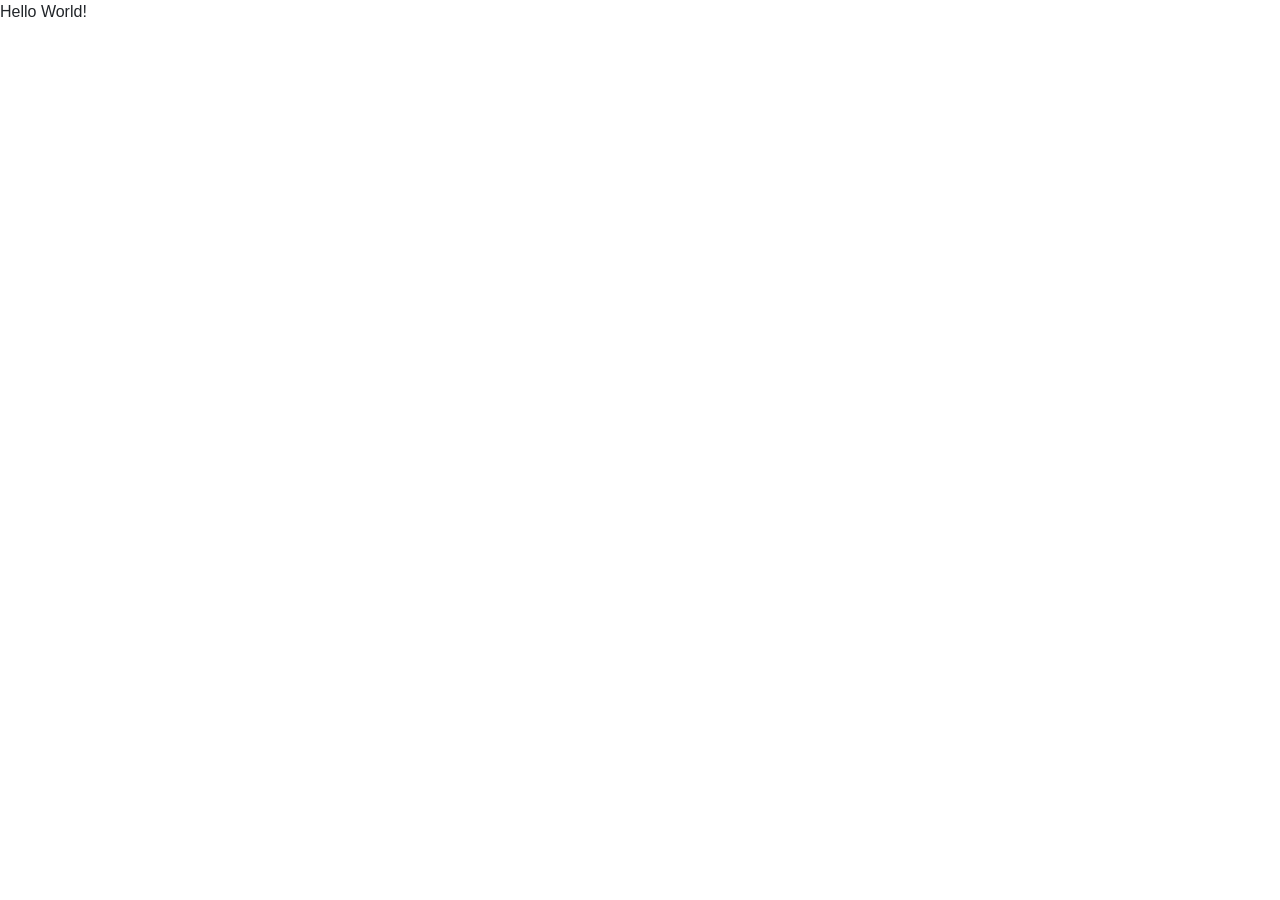
==== index.html @ e3807737 "Add files via upload" ====
<!DOCTYPE html>
<html lang="en">
<head>
    <meta charset="UTF-8">
    <meta name="viewport" content="width=device-width, initial-scale=1.0">
    <title>NAME's Portfolio</title>
    <!-- External Library for Styling (Don't touch) -->
    <link rel="stylesheet" href="https://stackpath.bootstrapcdn.com/bootstrap/4.3.1/css/bootstrap.min.css">
</head>
<body>
    <p>Hello World!</p>
</body>
</html>
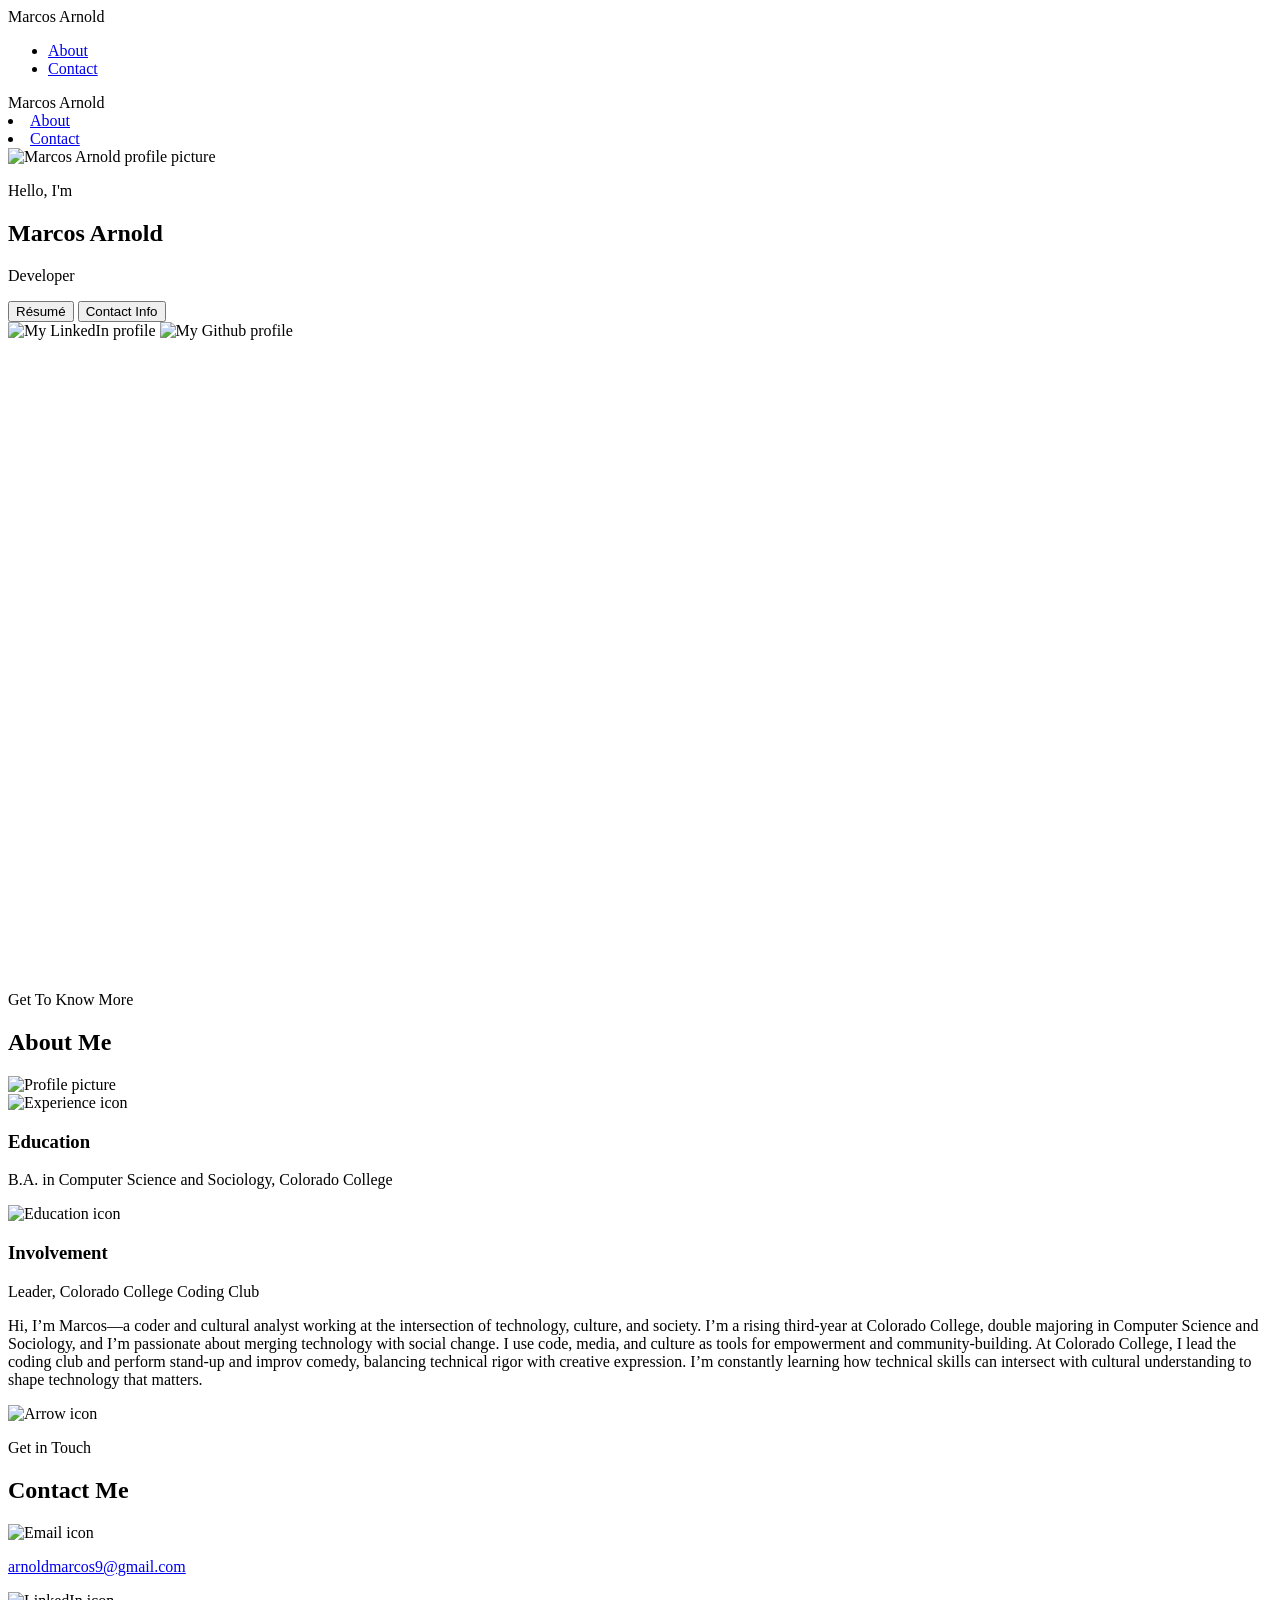
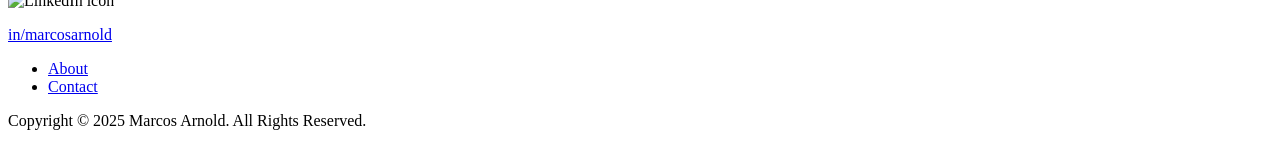
==== commit e84810c6: "initial commit!" ====
--- a/index.html
+++ b/index.html
@@ -1,13 +1,193 @@
 <!DOCTYPE html>
 <html lang="en">
-<head>
-    <meta charset="UTF-8">
-    <meta name="viewport" content="width=device-width, initial-scale=1.0">
-    <title>NAME's Portfolio</title>
-    <!-- External Library for Styling (Don't touch) -->
-    <link rel="stylesheet" href="https://stackpath.bootstrapcdn.com/bootstrap/4.3.1/css/bootstrap.min.css">
-</head>
-<body>
-    <p>Hello World!</p>
-</body>
-</html>
+  <head>
+    <meta charset="UTF-8" />
+    <meta http-equiv="X-UA-Compatible" content="IE=edge" />
+    <meta name="viewport" content="width=device-width, initial-scale=1.0" />
+    <title>My Portfolio</title>
+    <link rel="stylesheet" href="style.css" />
+    <link rel="stylesheet" href="mediaqueries.css" />
+    <style>
+            /* Use grid to make 2 columns, 3 rows */
+      .framework-grid {
+        display: grid;
+        grid-template-columns: 1fr 1fr;
+        gap: 1.5rem 2rem; /* vertical and horizontal gap */
+      }
+
+      /* Each tech item */
+      .framework-grid article {
+        display: flex;
+        align-items: flex-start; /* so icons align with top of multi-line text */
+        gap: 0.75rem;
+        line-height: 1.3;
+      }
+
+      /* Icon style */
+      .framework-grid .icon {
+        flex-shrink: 0;
+        width: 1.5rem;
+        height: 1.5rem;
+        margin-top: 0.2rem; /* visually centers icon with text block */
+      }
+
+      /* Header text styling */
+      .framework-grid h3 {
+        font-size: 1rem;
+        font-weight: 600;
+        margin: 0;
+        word-break: break-word;
+      }
+
+    </style>
+    
+  </head>
+  <body>
+    <nav id="desktop-nav">
+      <div class="logo">Marcos Arnold</div>
+      <div>
+        <ul class="nav-links">
+          <li><a href="#about">About</a></li>
+          <li><a href="#contact">Contact</a></li>
+        </ul>
+      </div>
+    </nav>
+    <nav id="hamburger-nav">
+      <div class="logo">Marcos Arnold</div>
+      <div class="hamburger-menu">
+        <div class="hamburger-icon" onclick="toggleMenu()">
+          <span></span>
+          <span></span>
+          <span></span>
+        </div>
+        <div class="menu-links">
+          <li><a href="#about" onclick="toggleMenu()">About</a></li>
+          <li><a href="#contact" onclick="toggleMenu()">Contact</a></li>
+        </div>
+      </div>
+    </nav>
+    <section id="profile">
+      <div class="section__pic-container">
+        <img src="./assets/profile-pic.png" alt="Marcos Arnold profile picture" />
+      </div>
+      <div class="section__text">
+        <p class="section__text__p1">Hello, I'm</p>
+        <h1 class="title">Marcos Arnold</h1>
+        <p class="section__text__p2">Developer</p>
+        <div class="btn-container">
+          <button
+            class="btn btn-color-2"
+            onclick="window.open('./assets/resume-example.pdf')"
+          >
+            Résumé
+          </button>
+          <button class="btn btn-color-1" onclick="location.href='./#contact'">
+            Contact Info
+          </button>
+        </div>
+        <div id="socials-container">
+          <img
+            src="./assets/linkedin.png"
+            alt="My LinkedIn profile"
+            class="icon"
+            onclick="location.href='https://www.linkedin.com/in/marcosarnold/'"
+          />
+          <img
+            src="./assets/github.png"
+            alt="My Github profile"
+            class="icon"
+            onclick="location.href='https://github.com/marcosarnold'"
+          />
+        </div>
+      </div>
+    </section>
+    <section id="about">
+      <p class="section__text__p1">Get To Know More</p>
+      <h1 class="title">About Me</h1>
+      <div class="section-container">
+        <div class="section__pic-container">
+          <img
+            src="./assets/about-pic.png"
+            alt="Profile picture"
+            class="about-pic"
+          />
+        </div>
+        <div class="about-details-container">
+          <div class="about-containers">
+            <div class="details-container">
+              <img
+                src="./assets/experience.png"
+                alt="Experience icon"
+                class="icon"
+              />
+              <h3>Education</h3>
+              <p>B.A. in Computer Science and Sociology, Colorado College</p>
+            </div>
+            <div class="details-container">
+              <img
+                src="./assets/education.png"
+                alt="Education icon"
+                class="icon"
+              />
+              <h3>Involvement</h3>
+              <p>Leader, Colorado College Coding Club</p>
+            </div>
+          </div>
+          <div class="text-container">
+            <p>
+                Hi, I’m Marcos—a coder and cultural analyst working at the intersection of 
+                technology, culture, and society. I’m a rising third-year at Colorado College, 
+                double majoring in Computer Science and Sociology, and I’m passionate about 
+                merging technology with social change. I use code, media, and culture as tools 
+                for empowerment and community-building. At Colorado College, I lead the coding 
+                club and perform stand-up and improv comedy, balancing technical rigor with 
+                creative expression. I’m constantly learning how technical skills can intersect 
+                with cultural understanding to shape technology that matters.
+            </p>
+          </div>
+        </div>
+      </div>
+      <img
+        src="./assets/arrow.png"
+        alt="Arrow icon"
+        class="icon arrow"
+        onclick="location.href='./#contact'"
+      />
+    </section>
+   
+    <section id="contact">
+      <p class="section__text__p1">Get in Touch</p>
+      <h1 class="title">Contact Me</h1>
+      <div class="contact-info-upper-container">
+        <div class="contact-info-container">
+          <img
+            src="./assets/email.png"
+            alt="Email icon"
+            class="icon contact-icon email-icon"
+          />
+          <p><a href="mailto:arnoldmarcos9@gmail.com">arnoldmarcos9@gmail.com</a></p>
+        </div>
+        <div class="contact-info-container">
+          <img
+            src="./assets/linkedin.png"
+            alt="LinkedIn icon"
+            class="icon contact-icon"
+          />
+          <p><a href="https://www.linkedin.com/in/marcosarnold/">in/marcosarnold</a></p>
+        </div>
+      </div>
+    </section>
+    <footer>
+      <nav>
+        <div class="nav-links-container">
+          <ul class="nav-links">
+            <li><a href="#about">About</a></li>
+            <li><a href="#contact">Contact</a></li>
+          </ul>
+        </div>
+      </nav>
+      <p>Copyright &#169; 2025 Marcos Arnold. All Rights Reserved.</p>
+    </footer>
+    <script src="script.js"></script>
+  </body>
+</html>
--- a/mediaqueries.css
+++ b/mediaqueries.css
@@ -0,0 +1,103 @@
+@media screen and (max-width: 1400px) {
+    #profile {
+      height: 83vh;
+      margin-bottom: 6rem;
+    }
+    .about-containers {
+      flex-wrap: wrap;
+    }
+    #contact,
+    #projects {
+      height: fit-content;
+    }
+  }
+  
+  @media screen and (max-width: 1200px) {
+    #desktop-nav {
+      display: none;
+    }
+    #hamburger-nav {
+      display: flex;
+    }
+    #experience,
+    .experience-details-container {
+      margin-top: 2rem;
+    }
+    #profile,
+    .section-container {
+      display: block;
+    }
+    .arrow {
+      display: none;
+    }
+    section,
+    .section-container {
+      height: fit-content;
+    }
+    section {
+      margin: 0 5%;
+    }
+    .section__pic-container {
+      width: 275px;
+      height: 275px;
+      margin: 0 auto 2rem;
+    }
+    .about-containers {
+      margin-top: 0;
+    }
+  }
+  
+  @media screen and (max-width: 600px) {
+    #contact,
+    footer {
+      height: 40vh;
+    }
+    #profile {
+      height: 83vh;
+      margin-bottom: 0;
+    }
+    article {
+      font-size: 1rem;
+    }
+    footer nav {
+      height: fit-content;
+      margin-bottom: 2rem;
+    }
+    .about-containers,
+    .contact-info-upper-container,
+    .btn-container {
+      flex-wrap: wrap;
+    }
+    .contact-info-container {
+      margin: 0;
+    }
+    .contact-info-container p,
+    .nav-links li a {
+      font-size: 1rem;
+    }
+    .experience-sub-title {
+      font-size: 1.25rem;
+    }
+    .logo {
+      font-size: 1.5rem;
+    }
+    .nav-links {
+      flex-direction: column;
+      gap: 0.5rem;
+      text-align: center;
+    }
+    .section__pic-container {
+      width: auto;
+      height: 46vw;
+      justify-content: center;
+    }
+    .section__text__p2 {
+      font-size: 1.25rem;
+    }
+    .title {
+      font-size: 2rem;
+    }
+    .text-container {
+      text-align: justify;
+    }
+  }
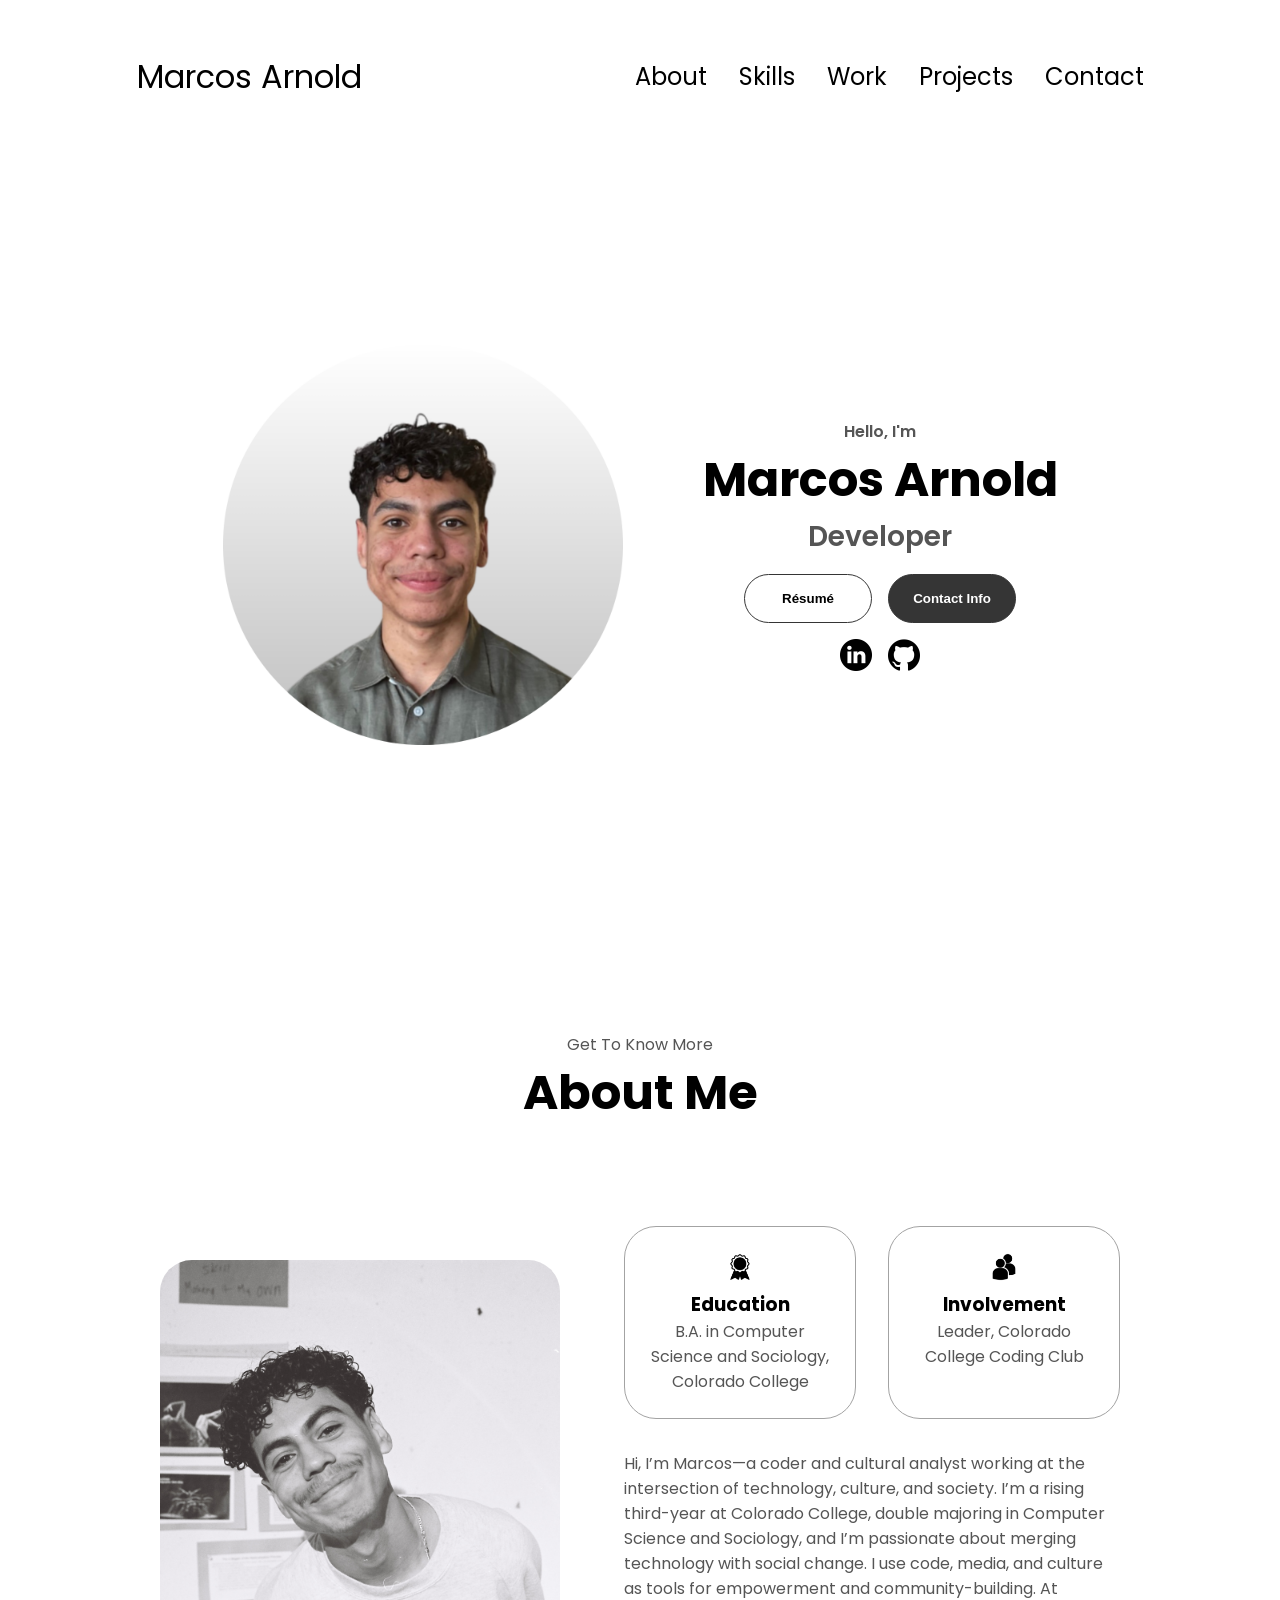
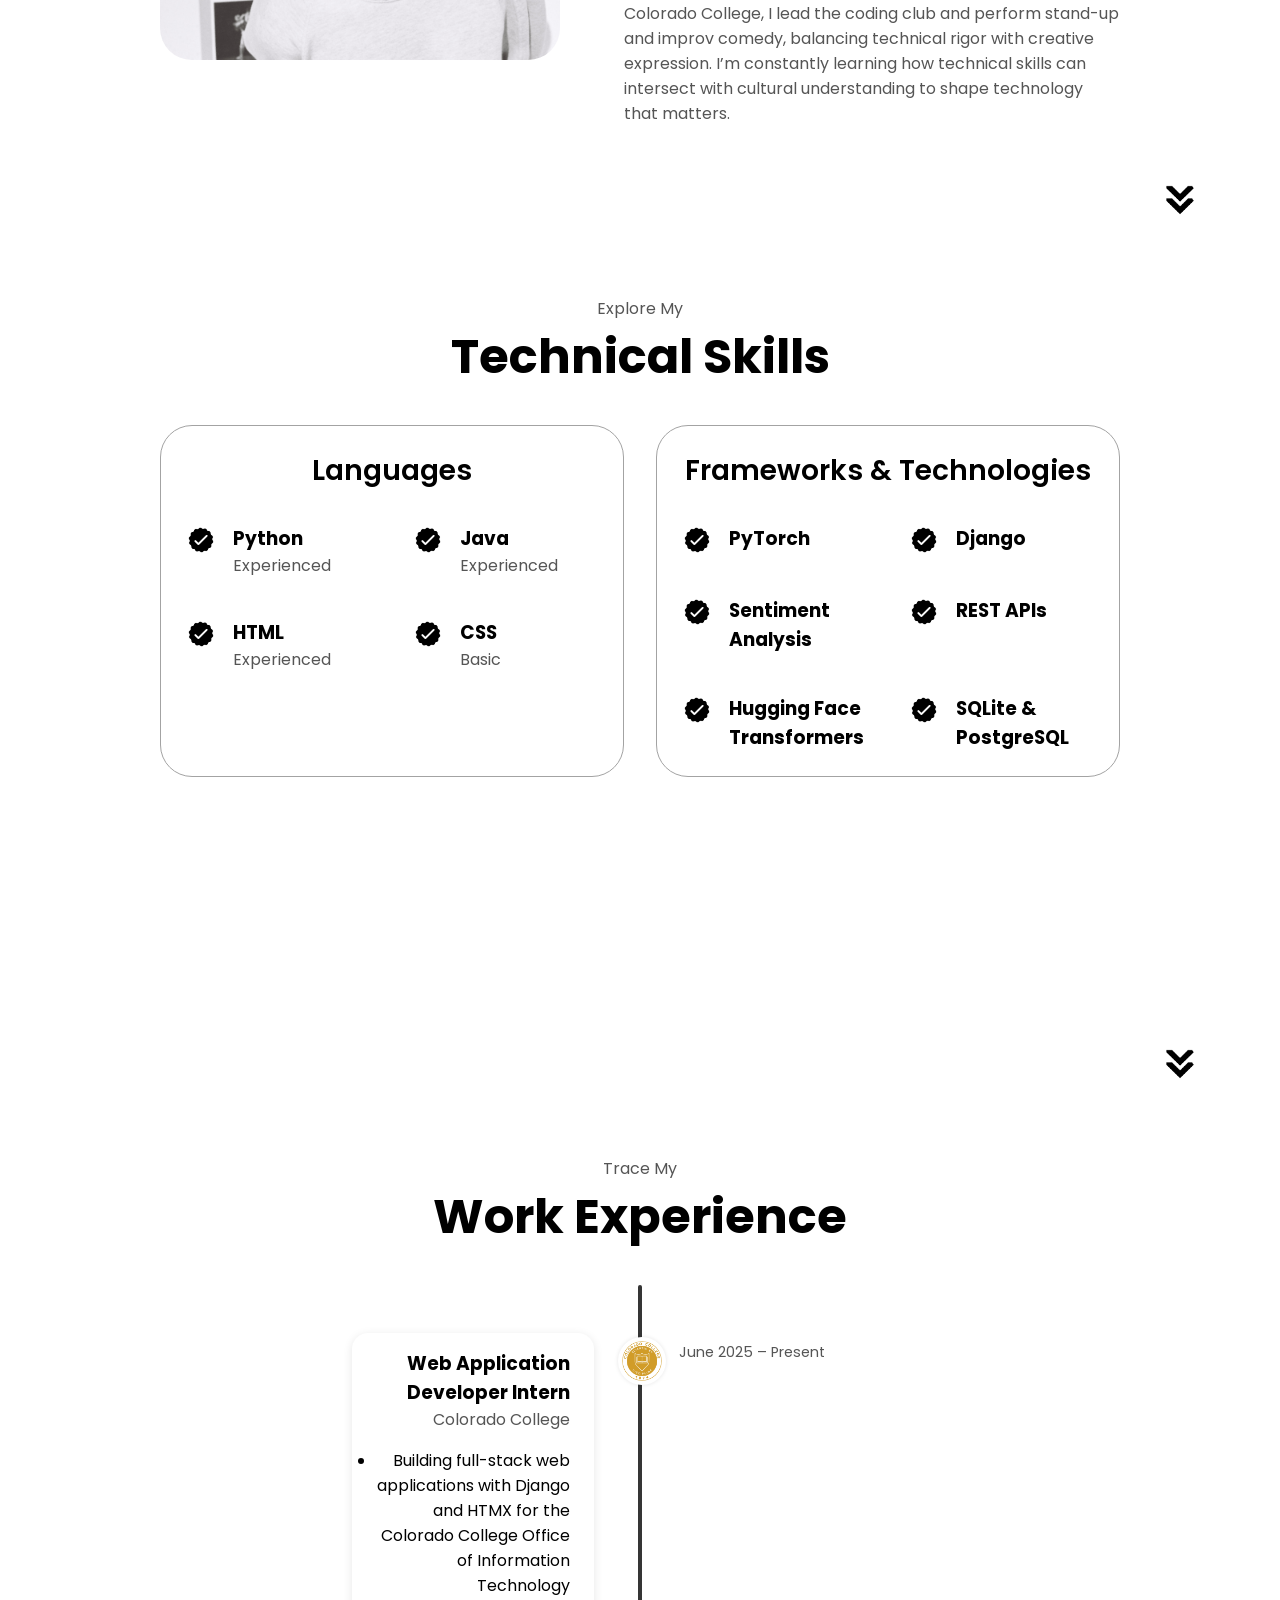
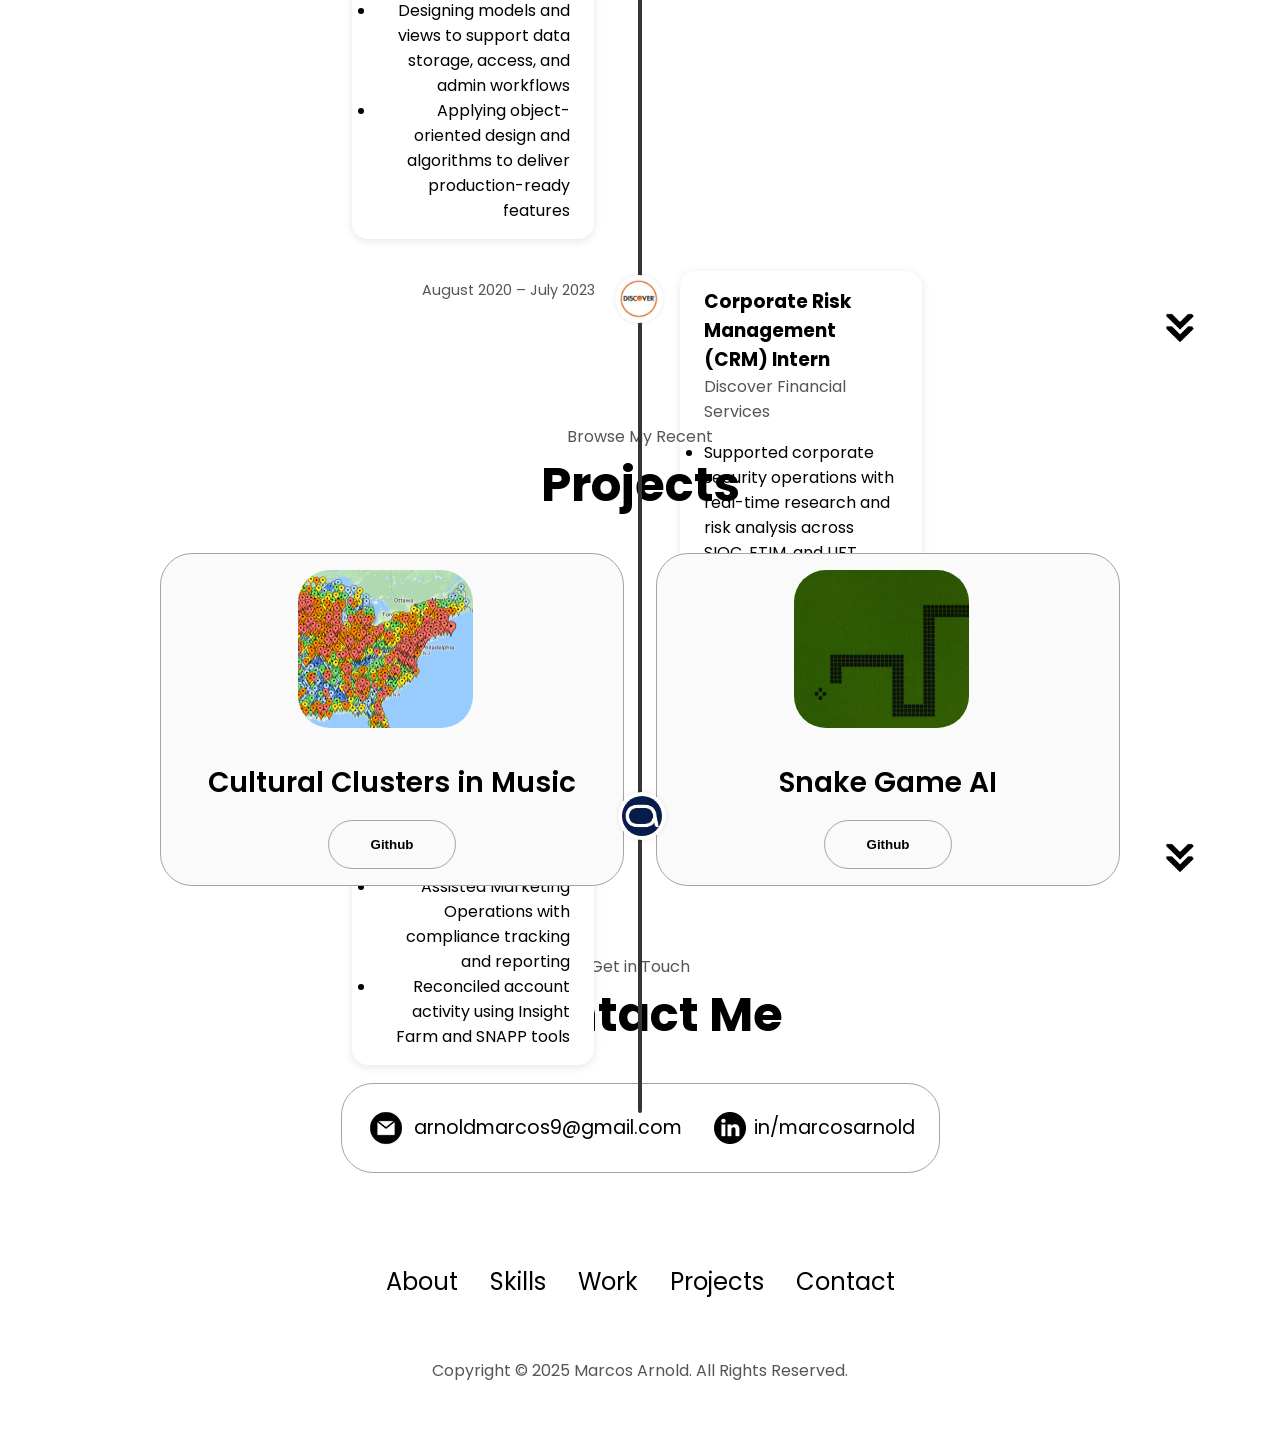
==== commit a24585e8: "portfolio v1" ====
--- a/index.html
+++ b/index.html
@@ -7,40 +7,6 @@
     <title>My Portfolio</title>
     <link rel="stylesheet" href="style.css" />
     <link rel="stylesheet" href="mediaqueries.css" />
-    <style>
-            /* Use grid to make 2 columns, 3 rows */
-      .framework-grid {
-        display: grid;
-        grid-template-columns: 1fr 1fr;
-        gap: 1.5rem 2rem; /* vertical and horizontal gap */
-      }
-
-      /* Each tech item */
-      .framework-grid article {
-        display: flex;
-        align-items: flex-start; /* so icons align with top of multi-line text */
-        gap: 0.75rem;
-        line-height: 1.3;
-      }
-
-      /* Icon style */
-      .framework-grid .icon {
-        flex-shrink: 0;
-        width: 1.5rem;
-        height: 1.5rem;
-        margin-top: 0.2rem; /* visually centers icon with text block */
-      }
-
-      /* Header text styling */
-      .framework-grid h3 {
-        font-size: 1rem;
-        font-weight: 600;
-        margin: 0;
-        word-break: break-word;
-      }
-
-    </style>
-    
   </head>
   <body>
     <nav id="desktop-nav">
@@ -48,6 +14,9 @@
       <div>
         <ul class="nav-links">
           <li><a href="#about">About</a></li>
+          <li><a href="#skills">Skills</a></li>
+          <li><a href="#work">Work</a></li>
+          <li><a href="#projects">Projects</a></li>
           <li><a href="#contact">Contact</a></li>
         </ul>
       </div>
@@ -62,6 +31,9 @@
         </div>
         <div class="menu-links">
           <li><a href="#about" onclick="toggleMenu()">About</a></li>
+          <li><a href="#skills" onclick="toggleMenu()">Skills</a></li>
+          <li><a href="#work" onclick="toggleMenu()">Work</a></li>
+          <li><a href="#projects" onclick="toggleMenu()">Projects</a></li>
           <li><a href="#contact" onclick="toggleMenu()">Contact</a></li>
         </div>
       </div>
@@ -77,11 +49,11 @@
         <div class="btn-container">
           <button
             class="btn btn-color-2"
-            onclick="window.open('./assets/resume-example.pdf')"
+            onclick="window.open('./assets/marcosPortfolioResume.pdf')"
           >
             Résumé
           </button>
-          <button class="btn btn-color-1" onclick="location.href='./#contact'">
+          <button class="btn btn-color-1" onclick="location.href='#contact'">
             Contact Info
           </button>
         </div>
@@ -151,10 +123,240 @@
         src="./assets/arrow.png"
         alt="Arrow icon"
         class="icon arrow"
-        onclick="location.href='./#contact'"
+        onclick="location.href='#skills'"
       />
     </section>
-   
+    <section id="skills">
+      <p class="section__text__p1">Explore My</p>
+      <h1 class="title">Technical Skills</h1>
+      <div class="skills-details-container">
+        <div class="about-containers">
+          <div class="details-container">
+            <h2 class="skills-sub-title">Languages</h2>
+            <div class="article-container">
+              <article>
+                <img
+                  src="./assets/checkmark.png"
+                  alt="Experience icon"
+                  class="icon"
+                />
+                <div>
+                  <h3>Python</h3>
+                  <p>Experienced</p>
+                </div>
+              </article>
+              <article>
+                <img
+                  src="./assets/checkmark.png"
+                  alt="Experience icon"
+                  class="icon"
+                />
+                <div>
+                  <h3>Java</h3>
+                  <p>Experienced</p>
+                </div>
+              </article>
+              <article>
+                <img
+                  src="./assets/checkmark.png"
+                  alt="Experience icon"
+                  class="icon"
+                />
+                <div>
+                  <h3>HTML</h3>
+                  <p>Experienced</p>
+                </div>
+              </article>
+              <article>
+                <img
+                  src="./assets/checkmark.png"
+                  alt="Experience icon"
+                  class="icon"
+                />
+                <div>
+                  <h3>CSS</h3>
+                  <p>Basic</p>
+                </div>
+              </article>
+            </div>
+          </div>
+          <div class="details-container">
+            <h2 class="skills-sub-title">Frameworks & Technologies</h2>
+            <div class="article-container">
+              <article>
+                <img
+                  src="./assets/checkmark.png"
+                  alt="Experience icon"
+                  class="icon"
+                />
+                <div>
+                  <h3>PyTorch</h3>
+                </div>
+              </article>
+              <article>
+                <img
+                  src="./assets/checkmark.png"
+                  alt="Experience icon"
+                  class="icon"
+                />
+                <div>
+                  <h3>Django</h3>
+                </div>
+              </article>
+              <article>
+                <img
+                  src="./assets/checkmark.png"
+                  alt="Experience icon"
+                  class="icon"
+                />
+                <div>
+                  <h3>Sentiment Analysis</h3>
+                </div>
+              </article>
+              <article>
+                <img
+                  src="./assets/checkmark.png"
+                  alt="Experience icon"
+                  class="icon"
+                />
+                <div>
+                  <h3>REST APIs</h3>
+                </div>
+              </article>
+              <article>
+                <img
+                  src="./assets/checkmark.png"
+                  alt="Experience icon"
+                  class="icon"
+                />
+                <div>
+                  <h3>Hugging Face Transformers</h3>
+                </div>
+              </article>
+              <article>
+                <img
+                  src="./assets/checkmark.png"
+                  alt="Experience icon"
+                  class="icon"
+                />
+                <div>
+                  <h3>SQLite & PostgreSQL</h3>
+                </div>
+              </article>
+            </div>
+          </div>
+        </div>
+      </div>
+      <img
+        src="./assets/arrow.png"
+        alt="Arrow icon"
+        class="icon arrow"
+        onclick="location.href='#work'"
+      />
+    </section>
+    <section id="work" class="timeline-section">
+      <p class="section__text__p1">Trace My</p>
+      <h1 class="title">Work Experience</h1>
+      <div class="timeline">
+        <div class="timeline-item left">
+          <img src="./assets/cc-logo.png" alt="Colorado College Logo" class="company-logo" />
+          <div class="company-date opposite">June 2025 – Present</div>
+          <div class="content">
+            <h3>Web Application Developer Intern</h3>
+            <p class="company-date">Colorado College</p>
+            <ul>
+              <li>Building full-stack web applications with Django and HTMX for the Colorado College Office of Information Technology</li>
+              <li>Designing models and views to support data storage, access, and admin workflows</li>
+              <li>Applying object-oriented design and algorithms to deliver production-ready features</li>
+            </ul>
+          </div>
+        </div>
+    
+        <div class="timeline-item right">
+          <img src="./assets/discover-logo.png" alt="Discover Financial Services Logo" class="company-logo" />
+          <div class="company-date opposite">August 2020 – July 2023</div>
+          <div class="content">
+            <h3>Corporate Risk Management (CRM) Intern</h3>
+            <p class="company-date">Discover Financial Services</p>
+            <ul>
+              <li>Supported corporate security operations with real-time research and risk analysis across SIOC, ETIM, and LIFT teams</li>
+              <li>Processed legal requests and ensured proper documentation using Orion and Atlas, supporting compliance and investigations</li>
+            </ul>
+          </div>
+        </div>
+    
+        <div class="timeline-item left">
+          <img src="./assets/abbvie-logo.png" alt="Abbvie Logo" class="company-logo" />
+          <div class="company-date opposite">August 2019 – July 2020</div>
+          <div class="content">
+            <h3>Marketing Intern</h3>
+            <p class="company-date">Abbvie</p>
+            <ul>
+              <li>Assisted Marketing Operations with compliance tracking and reporting</li>
+              <li>Reconciled account activity using Insight Farm and SNAPP tools</li>
+            </ul>
+          </div>
+        </div>
+      </div>
+    
+      <img
+        src="./assets/arrow.png"
+        alt="Arrow icon"
+        class="icon arrow"
+        onclick="location.href='#projects'"
+      />
+    </section>    
+    
+    
+      
+    <section id="projects">
+      <p class="section__text__p1">Browse My Recent</p>
+      <h1 class="title">Projects</h1>
+      <div class="experience-details-container">
+        <div class="about-containers">
+          <div class="details-container color-container">
+            <div class="article-container">
+              <img
+                src="./assets/maps.png"
+                alt="Project 1"
+                class="project-img"
+              />
+            </div>
+            <h2 class="experience-sub-title project-title">Cultural Clusters in Music</h2>
+            <div class="btn-container">
+              <button
+                class="btn btn-color-2 project-btn"
+                onclick="location.href='https://github.com/marcosarnold/music-cultural-clusters'">
+                Github
+              </button>
+            </div>
+          </div>
+          <div class="details-container color-container">
+            <div class="article-container">
+              <img
+                src="./assets/snake.png"
+                alt="Project 2"
+                class="project-img"
+              />
+            </div>
+            <h2 class="experience-sub-title project-title">Snake Game AI</h2>
+            <div class="btn-container">
+              <button
+                class="btn btn-color-2 project-btn"
+                onclick="location.href='https://github.com/marcosarnold/snake-game-ai'">
+                Github
+              </button>
+            </div>
+          </div>
+        </div>
+      </div>
+      <img
+        src="./assets/arrow.png"
+        alt="Arrow icon"
+        class="icon arrow"
+        onclick="location.href='#contact'"
+      />
+    </section>
     <section id="contact">
       <p class="section__text__p1">Get in Touch</p>
       <h1 class="title">Contact Me</h1>
@@ -182,7 +384,10 @@
         <div class="nav-links-container">
           <ul class="nav-links">
             <li><a href="#about">About</a></li>
-            <li><a href="#contact">Contact</a></li>
+          <li><a href="#skills">Skills</a></li>
+          <li><a href="#work">Work</a></li>
+          <li><a href="#projects">Projects</a></li>
+          <li><a href="#contact">Contact</a></li>
           </ul>
         </div>
       </nav>
--- a/style.css
+++ b/style.css
@@ -0,0 +1,615 @@
+/* GENERAL */
+
+@import url("https://fonts.googleapis.com/css2?family=Poppins:wght@300;400;500;600&display=swap");
+
+* {
+  margin: 0;
+  padding: 0;
+}
+
+body {
+  font-family: "Poppins", sans-serif;
+}
+
+html {
+  scroll-behavior: smooth;
+}
+
+p {
+  color: rgb(85, 85, 85);
+}
+
+/* TRANSITION */
+
+a,
+.btn {
+  transition: all 300ms ease;
+}
+
+/* DESKTOP NAV */
+
+nav,
+.nav-links {
+  display: flex;
+}
+
+nav {
+  justify-content: space-around;
+  align-items: center;
+  height: 17vh;
+}
+
+.nav-links {
+  gap: 2rem;
+  list-style: none;
+  font-size: 1.5rem;
+}
+
+a {
+  color: black;
+  text-decoration: none;
+  text-decoration-color: white;
+}
+
+a:hover {
+  color: grey;
+  text-decoration: underline;
+  text-underline-offset: 1rem;
+  text-decoration-color: rgb(181, 181, 181);
+}
+
+.logo {
+  font-size: 2rem;
+}
+
+.logo:hover {
+  cursor: default;
+}
+
+/* HAMBURGER MENU */
+
+#hamburger-nav {
+  display: none;
+}
+
+.hamburger-menu {
+  position: relative;
+  display: inline-block;
+}
+
+.hamburger-icon {
+  display: flex;
+  flex-direction: column;
+  justify-content: space-between;
+  height: 24px;
+  width: 30px;
+  cursor: pointer;
+}
+
+.hamburger-icon span {
+  width: 100%;
+  height: 2px;
+  background-color: black;
+  transition: all 0.3 ease-in-out;
+}
+
+.menu-links {
+  position: absolute;
+  top: 100%;
+  right: 0;
+  background-color: white;
+  width: fit-content;
+  max-height: 0;
+  overflow: hidden;
+  transition: all 0.3 ease-in-out;
+}
+
+.menu-links a {
+  display: block;
+  padding: 10px;
+  text-align: center;
+  font-size: 1.5rem;
+  color: black;
+  text-decoration: none;
+  transition: all 0.3 ease-in-out;
+}
+
+.menu-links li {
+  list-style: none;
+}
+
+.menu-links.open {
+  max-height: 300px;
+}
+
+.hamburger-icon.open span:first-child {
+  transform: rotate(45deg) translate(10px, 5px);
+}
+
+.hamburger-icon.open span:nth-child(2) {
+  opacity: 0;
+}
+
+.hamburger-icon.open span:last-child {
+  transform: rotate(-45deg) translate(10px, -5px);
+}
+
+.hamburger-icon span:first-child {
+  transform: none;
+}
+
+.hamburger-icon span:first-child {
+  opacity: 1;
+}
+
+.hamburger-icon span:first-child {
+  transform: none;
+}
+
+/* SECTIONS */
+
+section {
+  padding-top: 4vh;
+  height: 96vh;
+  margin: 0 10rem;
+  box-sizing: border-box;
+  min-height: fit-content;
+}
+
+.section-container {
+  display: flex;
+}
+
+/* PROFILE SECTION */
+
+#profile {
+  display: flex;
+  justify-content: center;
+  gap: 5rem;
+  height: 80vh;
+}
+
+.section__pic-container {
+  display: flex;
+  height: 400px;
+  width: 400px;
+  margin: auto 0;
+}
+
+.section__text {
+  align-self: center;
+  text-align: center;
+}
+
+.section__text p {
+  font-weight: 600;
+}
+
+.section__text__p1 {
+  text-align: center;
+}
+
+.section__text__p2 {
+  font-size: 1.75rem;
+  margin-bottom: 1rem;
+}
+
+.title {
+  font-size: 3rem;
+  text-align: center;
+}
+
+#socials-container {
+  display: flex;
+  justify-content: center;
+  margin-top: 1rem;
+  gap: 1rem;
+}
+
+/* ICONS */
+
+.icon {
+  cursor: pointer;
+  height: 2rem;
+}
+
+/* BUTTONS */
+
+.btn-container {
+  display: flex;
+  justify-content: center;
+  gap: 1rem;
+}
+
+.btn {
+  font-weight: 600;
+  transition: all 300ms ease;
+  padding: 1rem;
+  width: 8rem;
+  border-radius: 2rem;
+}
+
+.btn-color-1,
+.btn-color-2 {
+  border: rgb(53, 53, 53) 0.1rem solid;
+}
+
+.btn-color-1:hover,
+.btn-color-2:hover {
+  cursor: pointer;
+}
+
+.btn-color-1,
+.btn-color-2:hover {
+  background: rgb(53, 53, 53);
+  color: white;
+}
+
+.btn-color-1:hover {
+  background: rgb(0, 0, 0);
+}
+
+.btn-color-2 {
+  background: none;
+}
+
+.btn-color-2:hover {
+  border: rgb(255, 255, 255) 0.1rem solid;
+}
+
+.btn-container {
+  gap: 1rem;
+}
+
+/* ABOUT SECTION */
+
+#about {
+  position: relative;
+}
+
+#skills,
+#work {
+  position: relative;
+}
+
+.about-containers {
+  gap: 2rem;
+  margin-bottom: 2rem;
+  margin-top: 2rem;
+}
+
+.about-details-container {
+  justify-content: center;
+  flex-direction: column;
+}
+
+.about-containers,
+.about-details-container {
+  display: flex;
+}
+
+.about-pic {
+  border-radius: 2rem;
+}
+
+.arrow {
+  position: absolute;
+  right: -5rem;
+  bottom: 2.5rem;
+}
+
+.details-container {
+  padding: 1.5rem;
+  flex: 1;
+  background: white;
+  border-radius: 2rem;
+  border: rgb(53, 53, 53) 0.1rem solid;
+  border-color: rgb(163, 163, 163);
+  text-align: center;
+}
+
+.section-container {
+  gap: 4rem;
+  height: 80%;
+}
+
+.section__pic-container {
+  height: 400px;
+  width: 400px;
+  margin: auto 0;
+}
+
+/* EXPERIENCE SECTION */
+
+#experience {
+  position: relative;
+}
+
+.experience-sub-title {
+  color: rgb(85, 85, 85);
+  font-weight: 600;
+  font-size: 1.75rem;
+  margin-bottom: 2rem;
+}
+
+.experience-details-container {
+  display: flex;
+  justify-content: center;
+  flex-direction: column;
+}
+
+.article-container {
+  display: grid;
+  grid-template-columns: repeat(2, 1fr);
+  gap: 2.5rem;
+}
+
+article {
+  display: flex;
+  align-items: flex-start;
+  gap: 1rem;
+  text-align: left;
+}
+
+article .icon {
+  cursor: default;
+}
+
+.skills-sub-title {
+  font-weight: 600;
+  font-size: 1.75rem;
+  margin-bottom: 2rem;
+}
+/* WORK EXPERIENCE */
+.timeline-section {
+  padding: 2rem 10rem;
+  position: relative;
+}
+
+.timeline {
+  position: relative;
+  max-width: 900px;
+  margin: 2rem auto 0 auto;
+  padding: 2rem 0;
+}
+
+.timeline::before {
+  content: "";
+  position: absolute;
+  top: 0;
+  bottom: 0;
+  left: 50%;
+  transform: translateX(-50%);
+  width: 4px;
+  background-color: rgb(53, 53, 53);
+  border-radius: 2px;
+  z-index: 1;
+}
+
+.timeline-item {
+  position: relative;
+  width: 49%;
+  padding: 1rem 2rem;
+  box-sizing: border-box;
+}
+
+.timeline-item.left {
+  left: 0;
+  text-align: right;
+  padding-right: 40px;
+}
+
+.timeline-item.right {
+  left: 50%;
+  text-align: left;
+  padding-left: 40px;
+}
+
+.timeline-item .content {
+  background: white;
+  padding: 1rem 1.5rem;
+  border-radius: 1rem;
+  box-shadow: 0 2px 10px rgb(0 0 0 / 0.1);
+  position: relative;
+}
+
+.company-logo {
+  position: absolute;
+  top: 50%;
+  width: 40px;
+  height: 40px;
+  border-radius: 50%;
+  background: white;
+  padding: 4px;
+  box-shadow: 0 0 4px rgba(0,0,0,0.1);
+  transform: translateY(-50%);
+  z-index: 2;
+  object-fit: contain;
+}
+
+.timeline-item.left .company-logo {
+  right: -32.5px;
+  top: 20px;
+  transform: none;
+  position: absolute; 
+}
+
+.timeline-item.right .company-logo {
+  left: -25px;
+  top: 20px;
+  transform: none;
+  position: absolute; 
+}
+
+.company-date.opposite {
+  position: absolute;
+  top: 1rem;
+  font-size: 0.9rem;
+  color: rgb(85, 85, 85);
+  white-space: nowrap;
+}
+
+.timeline-item.left .company-date.opposite {
+  left: calc(108% + 20px);
+  top: 25px;
+  text-align: left;
+}
+
+.timeline-item.right .company-date.opposite {
+  right: calc(108% + 20px);
+  top: 25px;
+  text-align: right;
+}
+
+.timeline-item .content h3,
+.timeline-item .content p.company-date {
+  white-space: normal;
+  overflow: visible;
+  text-overflow: unset;
+}
+
+.timeline-item .content p.company-date {
+  margin-bottom: 1rem;
+}
+
+.timeline-item .content p.description {
+  margin-top: 1rem;
+}
+
+/* Arrow icon */
+.icon.arrow {
+  display: block;
+  margin: 2rem auto 0 auto;
+  cursor: pointer;
+  height: 2.5rem;
+}
+
+/* Mobile styles */
+@media screen and (max-width: 768px) {
+  .timeline::before {
+    left: 8px;
+  }
+
+  .timeline-item {
+    width: 100%;
+    padding-left: 30px;
+    padding-right: 15px;
+    left: 0 !important;
+    text-align: left;
+  }
+
+  .timeline-item.left,
+  .timeline-item.right {
+    padding-left: 30px;
+    padding-right: 15px;
+  }
+
+  .timeline-item .company-logo {
+    position: relative;
+    top: auto;
+    right: auto;
+    left: auto;
+    transform: none;
+    margin-bottom: 10px;
+  }
+
+  .company-date.opposite {
+    position: static;
+    margin-top: 0.5rem;
+    text-align: left;
+  }
+}
+
+/* PROJECTS SECTION */
+
+#projects {
+  position: relative;
+}
+
+.color-container {
+  border-color: rgb(163, 163, 163);
+  background: rgb(250, 250, 250);
+
+  display: flex;
+  justify-content: center;
+  align-items: center;
+  flex-direction: column;
+  padding: 1rem;   
+}
+
+.project-img {
+  border-radius: 2rem;
+  width: 90%;
+  height: 90%;
+}
+
+.project-title {
+  margin: 1rem;
+  color: black;
+}
+
+.project-btn {
+  color: black;
+  border-color: rgb(163, 163, 163);
+}
+
+.project-img {
+  margin-left: 62%;
+  margin-right: 0;
+  display: block;
+  border-radius: 2rem;
+  width: 90%;
+  height: auto;
+  max-height: 90%;
+}
+
+/* CONTACT */
+
+#contact {
+  display: flex;
+  justify-content: center;
+  flex-direction: column;
+  height: 70vh;
+}
+
+.contact-info-upper-container {
+  display: flex;
+  justify-content: center;
+  border-radius: 2rem;
+  border: rgb(53, 53, 53) 0.1rem solid;
+  border-color: rgb(163, 163, 163);
+  background: (250, 250, 250);
+  margin: 2rem auto;
+  padding: 0.5rem;
+}
+
+.contact-info-container {
+  display: flex;
+  align-items: center;
+  justify-content: center;
+  gap: 0.5rem;
+  margin: 1rem;
+}
+
+.contact-info-container p {
+  font-size: larger;
+}
+
+.contact-icon {
+  cursor: default;
+}
+
+.email-icon {
+  height: 2.5rem;
+}
+
+/* FOOTER SECTION */
+
+footer {
+  height: 26vh;
+  margin: 0 1rem;
+}
+
+footer p {
+  text-align: center;
+}
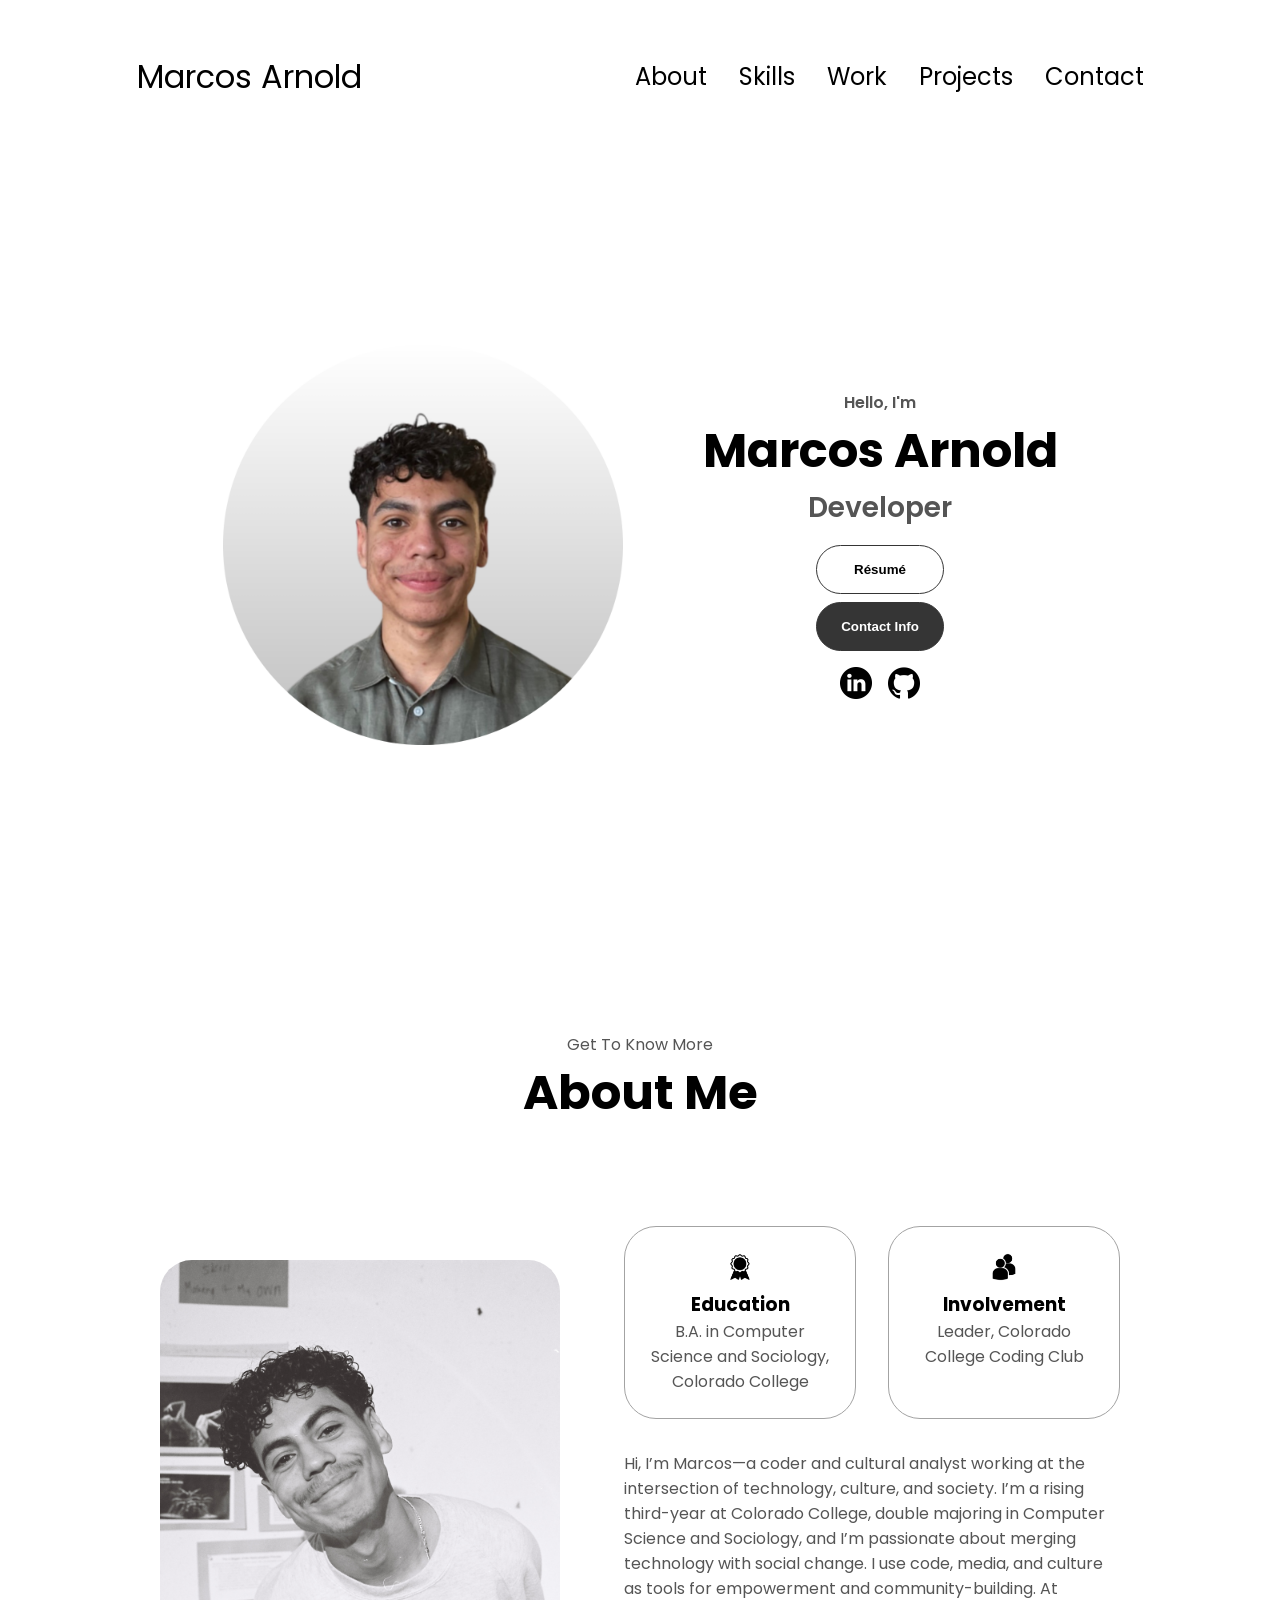
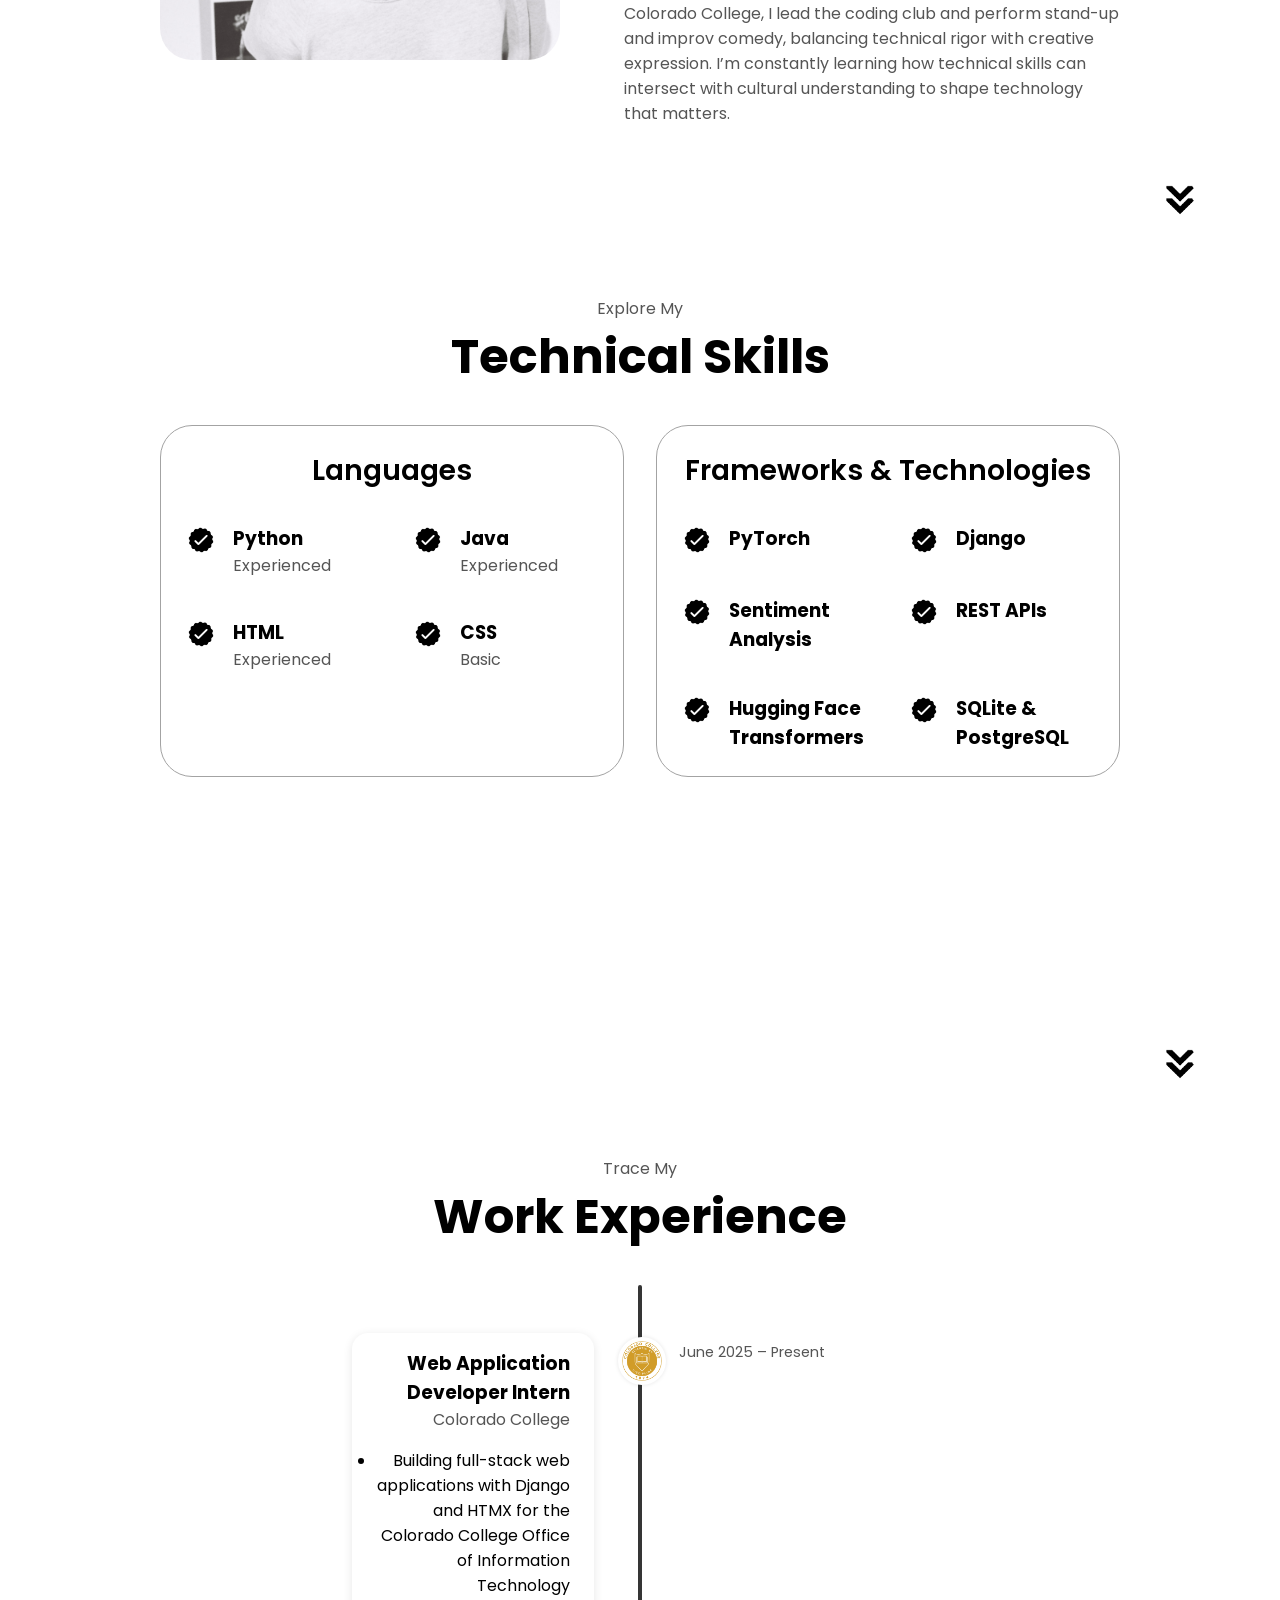
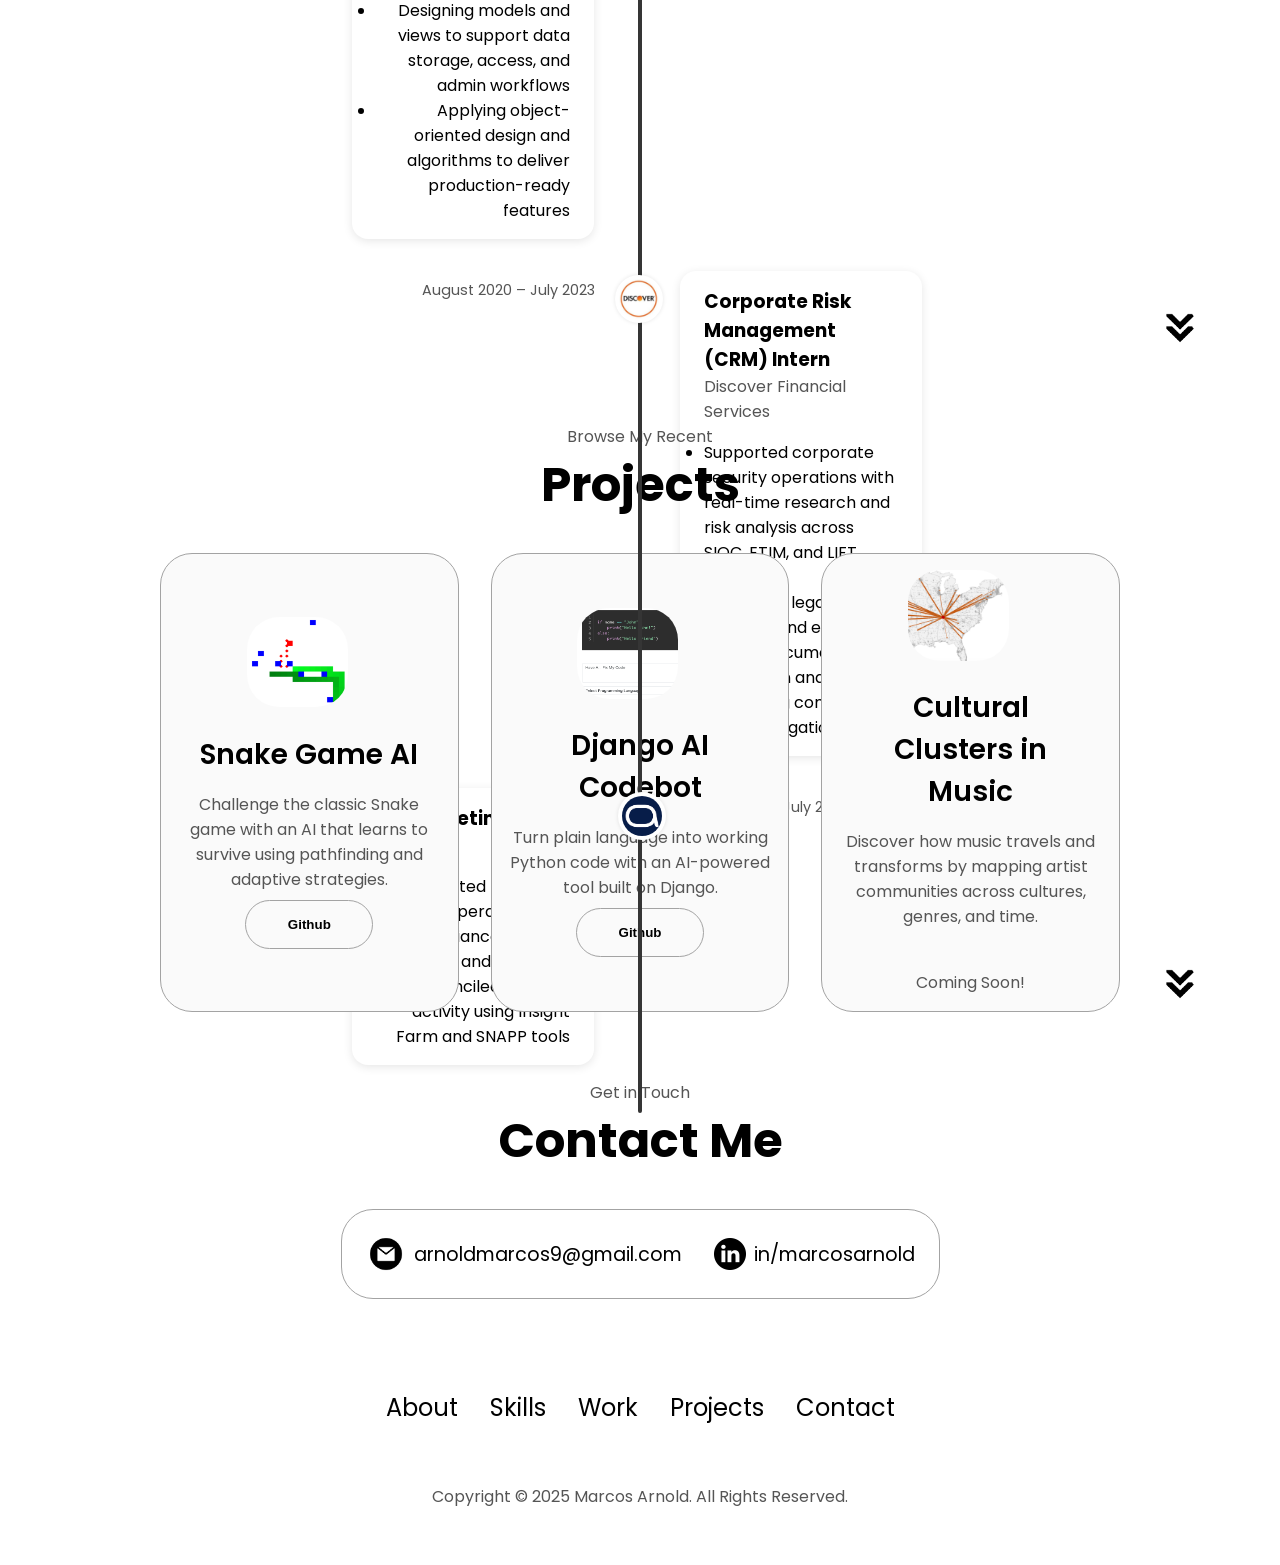
==== commit a49028c3: "Updated projects section" ====
--- a/index.html
+++ b/index.html
@@ -317,35 +317,51 @@
           <div class="details-container color-container">
             <div class="article-container">
               <img
-                src="./assets/maps.png"
+                src="./assets/snake.png"
                 alt="Project 1"
                 class="project-img"
               />
             </div>
-            <h2 class="experience-sub-title project-title">Cultural Clusters in Music</h2>
-            <div class="btn-container">
-              <button
-                class="btn btn-color-2 project-btn"
-                onclick="location.href='https://github.com/marcosarnold/music-cultural-clusters'">
-                Github
-              </button>
-            </div>
-          </div>
-          <div class="details-container color-container">
-            <div class="article-container">
-              <img
-                src="./assets/snake.png"
-                alt="Project 2"
-                class="project-img"
-              />
-            </div>
             <h2 class="experience-sub-title project-title">Snake Game AI</h2>
             <div class="btn-container">
+              <p>Challenge the classic Snake game with an AI that learns to survive using pathfinding and adaptive strategies.</p>
               <button
                 class="btn btn-color-2 project-btn"
                 onclick="location.href='https://github.com/marcosarnold/snake-game-ai'">
                 Github
               </button>
+            </div>
+          </div>
+          <div class="details-container color-container">
+            <div class="article-container">
+              <img
+                src="./assets/codebot.png"
+                alt="Project 2"
+                class="project-img"
+              />
+            </div>
+            <h2 class="experience-sub-title project-title">Django AI Codebot</h2>
+            <div class="btn-container">
+              <p>Turn plain language into working Python code with an AI-powered tool built on Django.</p>
+              <button
+                class="btn btn-color-2 project-btn"
+                onclick="location.href='https://github.com/marcosarnold/django-ai-codebot'">
+                Github
+              </button>
+            </div>
+          </div>
+          <div class="details-container color-container">
+            <div class="article-container">
+              <img
+                src="./assets/maps.png"
+                alt="Project 3"
+                class="project-img"
+              />
+            </div>
+            <h2 class="experience-sub-title project-title">Cultural Clusters in Music</h2>
+            <div class="btn-container">
+              <p>Discover how music travels and transforms by mapping artist communities across cultures, genres, and time.</p>
+              <br><p>Coming Soon!</p>
             </div>
           </div>
         </div>
--- a/style.css
+++ b/style.css
@@ -562,6 +562,13 @@
   height: auto;
   max-height: 90%;
 }
+.btn-container {
+  display: flex;
+  flex-direction: column;
+  align-items: center;
+  gap: 0.5rem;
+  width: 100%;
+}
 
 /* CONTACT */
 
